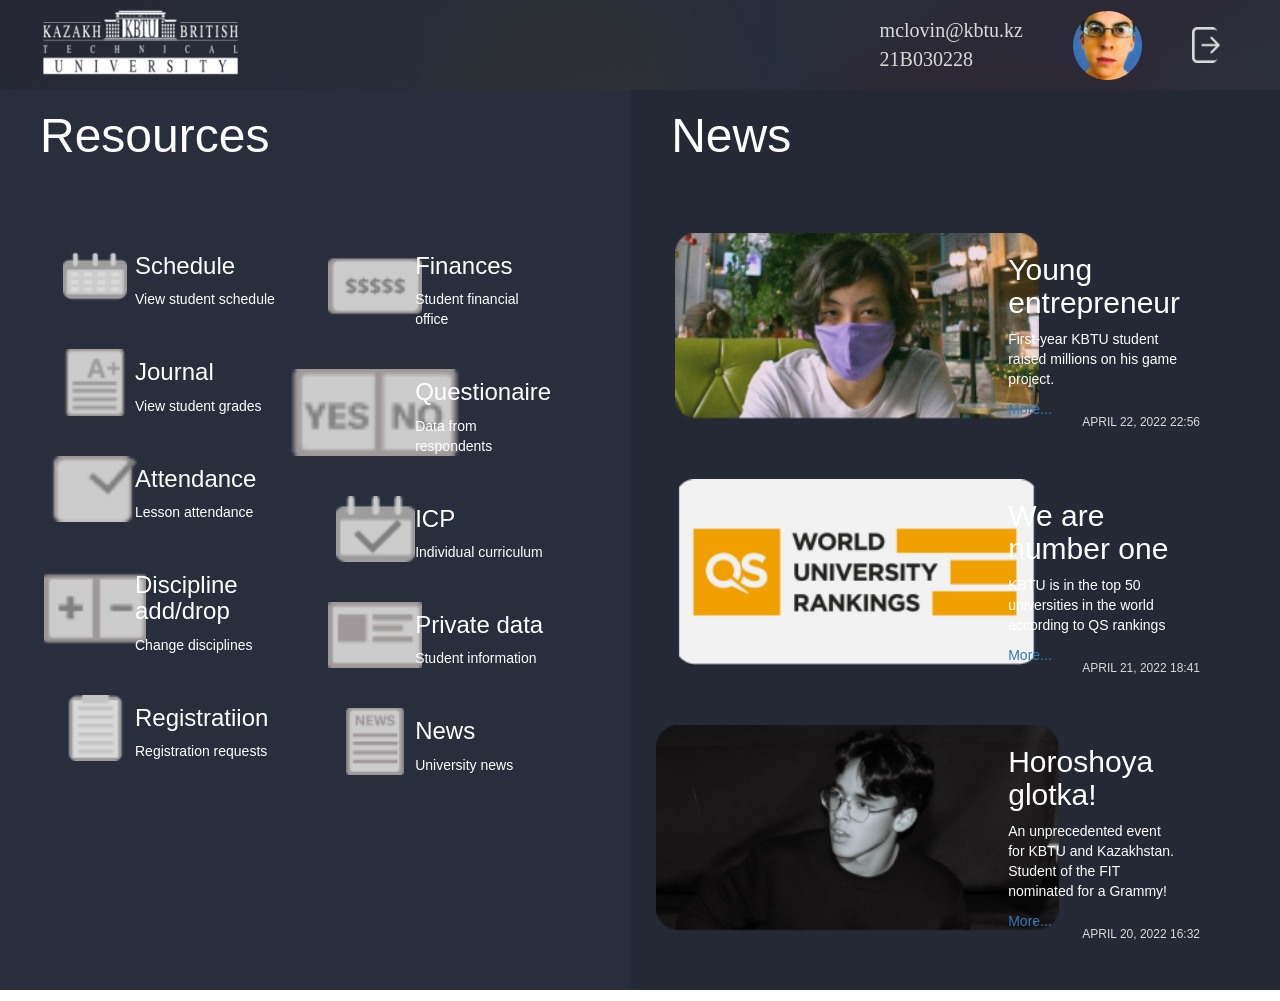
==== home_page/index.html @ 1625a9e1 "Reworked positioning (flex), pseudoselectors and pseudoclasses were not added for now. Current worki" ====
<html lang="en">
  <head>
    <meta charset="UTF-8" />
    <meta http-equiv="X-UA-Compatible" content="IE=edge" />
    <meta name="viewport" content="width=device-width, initial-scale=1.0" />
    <title>Index page</title>
    <link rel="stylesheet" href="./index.css" />
    <link href="//db.onlinewebfonts.com/c/031da03967812d134ed68febd3ba78a9?family=GT+America" rel="stylesheet" type="text/css" />
    <link rel="stylesheet" href="https://maxcdn.bootstrapcdn.com/bootstrap/3.4.1/css/bootstrap.min.css" />
    <script src="https://ajax.googleapis.com/ajax/libs/jquery/3.5.1/jquery.min.js"></script>
    <script src="https://maxcdn.bootstrapcdn.com/bootstrap/3.4.1/js/bootstrap.min.js"></script>
  </head>
  <body>
    <div id="container">
      <div id="navigation_header">
        <div class="image_logo">
          <img src="./picture/KBTU Logo.svg" alt="" />
        </div>
        <div class="account_info">
          <ul class="header_log_in">
            <li class="header_account">
              <a href="#!" class="header_account_link">mclovin@kbtu.kz</a>
            </li>
            <li class="header_telephone">
              <a href="#!" class="header_telephone_link">21B030228</a>
            </li>
          </ul>
          <div class="header_face">
            <a href="#popup" class="face">
              <img src="./picture/Icon.png" alt="" />
            </a>
          </div>
          <div class="header_exit">
            <img src="./picture/Exit icon 1.svg" alt="" />
          </div>
        </div>
      </div>
      <div id="content">
        <div id="tools">
          <h1 class="content_section_header">Resources</h1>
          <div class="content_sections">
            <div class="tools_section left_tool_section">
              <ul class="tools_list">
                <li>
                  <div class="tools_element">
                    <div class="element_image">
                      <img src="./picture/ScheduleIcon.png" alt="" />
                    </div>
                    <div class="element_text">
                      <h3>Schedule</h3>
                      <p>View student schedule</p>
                    </div>
                  </div>
                </li>
                <li>
                  <div class="tools_element">
                    <div class="element_image">
                      <img src="./picture/GradeIcon.png" alt="" />
                    </div>
                    <div class="element_text">
                      <h3>Journal</h3>
                      <p>View student grades</p>
                    </div>
                  </div>
                </li>
                <li>
                  <div class="tools_element">
                    <div class="element_image">
                      <img src="./picture/AttendanceIcon.png" alt="" />
                    </div>
                    <div class="element_text">
                      <h3>Attendance</h3>
                      <p>Lesson attendance</p>
                    </div>
                  </div>
                </li>
                <li>
                  <div class="tools_element">
                    <div class="element_image">
                      <img src="./picture/AddDropIcon.png" alt="" />
                    </div>
                    <div class="element_text">
                      <h3>Discipline add/drop</h3>
                      <p>Change disciplines</p>
                    </div>
                  </div>
                </li>
                <li>
                  <div class="tools_element">
                    <div class="element_image">
                      <img src="./picture/NoteIcon.png" alt="" />
                    </div>
                    <div class="element_text">
                      <h3>Registratiion</h3>
                      <p>Registration requests</p>
                    </div>
                  </div>
                </li>
              </ul>
            </div>
            <div class="tools_section right_tool_section">
              <ul class="tools_list">
                <li>
                  <div class="tools_element">
                    <div class="element_image">
                      <img src="./picture/FinancialOfficeIcon.png" alt="" />
                    </div>
                    <div class="element_text">
                      <h3>Finances</h3>
                      <p>Student financial office</p>
                    </div>
                  </div>
                </li>
                <li>
                  <div class="tools_element">
                    <div class="element_image">
                      <img src="./picture/QuestionnaireIcon.png" alt="" />
                    </div>
                    <div class="element_text">
                      <h3>Questionaire</h3>
                      <p>Data from respondents</p>
                    </div>
                  </div>
                </li>
                <li>
                  <div class="tools_element">
                    <div class="element_image">
                      <img src="./picture/IcpIcon.png" alt="" />
                    </div>
                    <div class="element_text">
                      <h3>ICP</h3>
                      <p>Individual curriculum</p>
                    </div>
                  </div>
                </li>
                <li>
                  <div class="tools_element">
                    <div class="element_image">
                      <img src="./picture/PrivateInfoIcon.png" alt="" />
                    </div>
                    <div class="element_text">
                      <h3>Private data</h3>
                      <p>Student information</p>
                    </div>
                  </div>
                </li>
                <li>
                  <div class="tools_element">
                    <div class="element_image">
                      <img src="./picture/NewsIcon.png" alt="" />
                    </div>
                    <div class="element_text">
                      <h3>News</h3>
                      <p>University news</p>
                    </div>
                  </div>
                </li>
              </ul>
            </div>
          </div>
        </div>
        <div id="news">
          <h1 class="content_section_header">News</h1>
          <div class="content_sections">
            <ul>
              <div class="news_preview" id="martin">
                <div class="element_image">
                  <img src="./picture/marat.png" alt="" />
                </div>
                <div class="element_text">
                  <h2>Young entrepreneur</h2>
                  <p>First-year KBTU student raised millions on his game project.</p>
                  <a href="#!" class="more">More...</a>
                  <h3>APRIL 22, 2022 22:56</h3>
                </div>
              </div>
              <div class="news_preview" id="university">
                <div class="element_image">
                  <img src="./picture/university img.png" alt="" />
                </div>
                <div class="element_text">
                  <h2>We are number one</h2>
                  <p>KBTU is in the top 50 universities in the world according to QS rankings</p>
                  <a href="#!" class="more">More...</a>
                  <h3>APRIL 21, 2022 18:41</h3>
                </div>
              </div>
              <div class="news_preview" id="rus">
                <div class="element_image">
                  <img src="./picture/rus.png" alt="" />
                </div>
                <div class="element_text">
                  <h2>Horoshoya glotka!</h2>
                  <p>An unprecedented event for KBTU and Kazakhstan. Student of the FIT nominated for a Grammy!</p>
                  <a href="#!" class="more">More...</a>
                  <h3>APRIL 20, 2022 16:32</h3>
                </div>
              </div>
            </ul>
          </div>
        </div>
      </div>
      <footer></footer>
    </div>
  </body>
</html>
---- home_page/index.css ----
/* Connected GT America font */
@import url(//db.onlinewebfonts.com/c/031da03967812d134ed68febd3ba78a9?family=GT+America);
@font-face {
  font-family: "GT America";
  src: url("//db.onlinewebfonts.com/t/031da03967812d134ed68febd3ba78a9.eot");
  src: url("//db.onlinewebfonts.com/t/031da03967812d134ed68febd3ba78a9.eot?#iefix") format("embedded-opentype"),
    url("//db.onlinewebfonts.com/t/031da03967812d134ed68febd3ba78a9.woff2") format("woff2"),
    url("//db.onlinewebfonts.com/t/031da03967812d134ed68febd3ba78a9.woff") format("woff"),
    url("//db.onlinewebfonts.com/t/031da03967812d134ed68febd3ba78a9.ttf") format("truetype"),
    url("//db.onlinewebfonts.com/t/031da03967812d134ed68febd3ba78a9.svg#GT America") format("svg");
}
/* http://meyerweb.com/eric/tools/css/reset/
v2.0 | 20110126
License: none (public domain)
*/
html,
body,
div,
span,
applet,
object,
iframe,
h1,
h2,
h3,
h4,
h5,
h6,
p,
blockquote,
pre,
a,
abbr,
acronym,
address,
big,
cite,
code,
del,
dfn,
em,
img,
ins,
kbd,
q,
s,
samp,
small,
strike,
strong,
sub,
sup,
tt,
var,
b,
u,
i,
center,
dl,
dt,
dd,
ol,
ul,
li,
fieldset,
form,
label,
legend,
table,
caption,
tbody,
tfoot,
thead,
tr,
th,
td,
article,
aside,
canvas,
details,
embed,
figure,
figcaption,
footer,
header,
hgroup,
menu,
nav,
output,
ruby,
section,
summary,
time,
mark,
audio,
video {
  margin: 0;
  padding: 0;
  border: 0;
  font: inherit;
  vertical-align: baseline;
}
/* HTML5 display-role reset for older browsers */
article,
aside,
details,
figcaption,
figure,
footer,
header,
hgroup,
menu,
nav,
section {
  display: block;
}
body {
  -webkit-box-sizing: border-box;
  -moz-box-sizing: border-box;
  box-sizing: border-box;
}
ol,
ul {
  list-style: none;
}
blockquote,
q {
  quotes: none;
}
blockquote:before,
blockquote:after,
q:before,
q:after {
  content: "";
  content: none;
}
table {
  border-collapse: collapse;
  border-spacing: 0;
}
/* End of cssreset */

/* CSS classes (non-generated) */
/* Current bugs: 
Mobile version is not properly supported
Header and section sizes were modified
Buttons don't work (no actions specified) */

#navigation_header {
  display: flex;
  justify-content: space-between;
  height: 10%;
  width: 100%;
  background: linear-gradient(0deg, rgba(41, 46, 60, 0.65), rgba(41, 46, 60, 0.65)), url(./picture/Rectangle_log.jpg);
}

#navigation_header .image_logo {
    margin: 10px 30px 10px 30px;
}

#navigation_header .account_info {
    display: flex;
    justify-content: left;
    align-items: center;
    padding: 10px 30px 10px 30px;
}

#navigation_header .account_info .header_log_in {
    font-size: 20px;
    margin: 10px 30px 10px 20px;
}

#navigation_header .account_info .header_log_in a {
    color: #DAD9D9;
    font-family: 'GT America';
    font-style: normal;
    font-weight: 400;
    font-size: 20px;
    line-height: 24px;
    text-decoration: none;
}
#navigation_header .account_info .header_log_in a:active, 
#navigation_header .account_info .header_log_in a:focus {
    color: rgba(194, 179, 179, 0.61);
}

#navigation_header .account_info .header_log_in a:hover {
    color:#ffffff67;
    opacity: 0.8;
}

#navigation_header .account_info .header_face {
    margin: 10px 30px 10px 20px;
}

#navigation_header .account_info .header_exit {
    margin: 10px 30px 10px 20px;
}

#navigation_header .account_info .header_exit:hover {
    color: #ffffff67;
    opacity: 0.8;
}

#container {
  width: 100vw;
  height: 100vh;
  /* This gradient doesn't look quite right */
  /* Will need to fix it */
  background: linear-gradient(0deg, rgba(41, 46, 60, 0.65), rgba(41, 46, 60, 0.65));
}

#content {
  display: flex;
  width: 100%;
  height: 100%;
  flex: 1;
}

#tools {
  flex: 2;
  background: #292E3C;
  padding: 10px 20px 20px 10px;
}

.content_section_header {
  font-family: 'GT America', Helvetica, sans-serif;
  color: white;
  font-size: 48;
  margin: 10px 20px 30px 30px;
}

.content_sections {
  margin: 20px;
  padding: 20px;
  display: flex;
  justify-content: space-around;

}

#news {
  padding: 10px 20px 20px 10px;
  flex: 1;
  background: #242935;
}

.tools_section {
  display: flex;
  justify-content: space-around;
}

.tools_list {
  background: transparent;
}

.tools_list li {
  margin: 20px;
}

.tools_list li {
  background: transparent;
}

.tools_element {
  padding: 0;
  display: flex;
}

.tools_element .element_image {
  display: flex;
  justify-content: center;
  padding: 5px;
  margin: 5px;
  width: 40px;
}

.tools_element .element_image img {
  object-fit: contain;
}

.element_text {
  margin-left: 15px;
  color: white;
  background: transparent;
}

.news_preview {
    display: flex;
    justify-content: space-around;
    position: relative;
    margin: 0px 20px 20px 20px;
    padding: 20px 20px 20px 20px;
}

.news_preview .element_image {
    display: flex;
    justify-content: center;
}

.news_preview .element_image img {
    object-fit: contain;
}

.news_preview h3 {
    font-size: 12px;
    position: absolute;
    right: 0;
    bottom: 0;
    color: #DAD9D9;
}
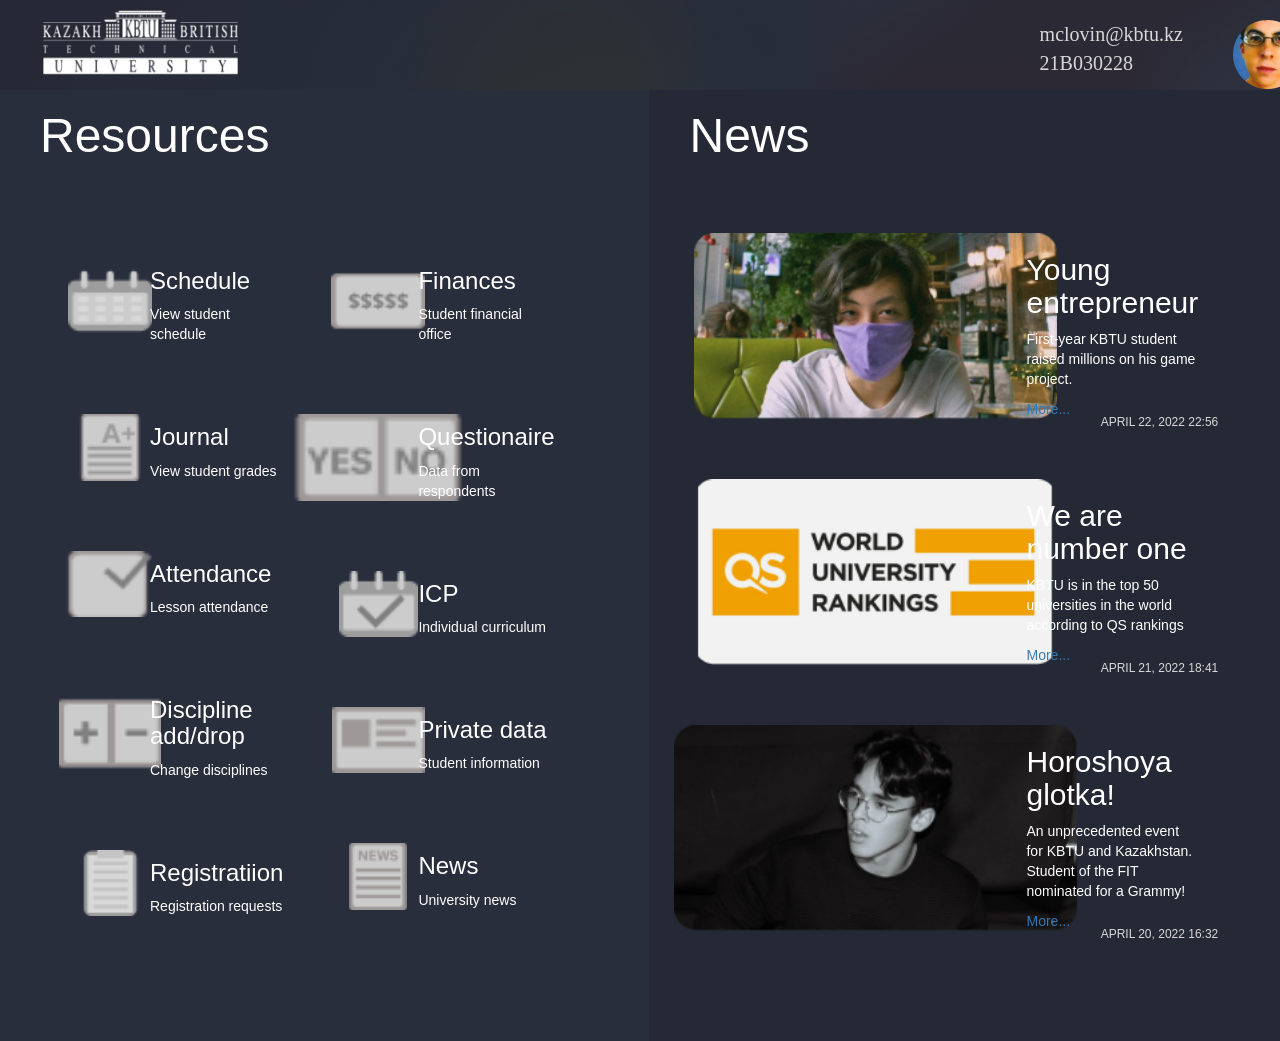
==== commit 489d5ce9: "Fixed overlapping, added hover" ====
--- a/home_page/index.html
+++ b/home_page/index.html
@@ -2,7 +2,7 @@
   <head>
     <meta charset="UTF-8" />
     <meta http-equiv="X-UA-Compatible" content="IE=edge" />
-    <meta name="viewport" content="width=device-width, initial-scale=1.0" />
+    <meta name="viewport" content="width=1440, height=900, initial-scale=1.0" />
     <title>Index page</title>
     <link rel="stylesheet" href="./index.css" />
     <link href="//db.onlinewebfonts.com/c/031da03967812d134ed68febd3ba78a9?family=GT+America" rel="stylesheet" type="text/css" />
--- a/home_page/index.css
+++ b/home_page/index.css
@@ -118,7 +118,7 @@
   -webkit-box-sizing: border-box;
   -moz-box-sizing: border-box;
   box-sizing: border-box;
-}
+background: linear-gradient(0deg, rgba(41, 46, 60, 0.65), rgba(41, 46, 60, 0.65));}
 ol,
 ul {
   list-style: none;
@@ -149,8 +149,8 @@
 #navigation_header {
   display: flex;
   justify-content: space-between;
+  min-width: 1440;
   height: 10%;
-  width: 100%;
   background: linear-gradient(0deg, rgba(41, 46, 60, 0.65), rgba(41, 46, 60, 0.65)), url(./picture/Rectangle_log.jpg);
 }
 
@@ -161,7 +161,7 @@
 #navigation_header .account_info {
     display: flex;
     justify-content: left;
-    align-items: center;
+    align-items:flex-start;
     padding: 10px 30px 10px 30px;
 }
 
@@ -213,7 +213,7 @@
 #content {
   display: flex;
   width: 100%;
-  height: 100%;
+  min-height: 900px;
   flex: 1;
 }
 
@@ -262,7 +262,7 @@
 }
 
 .tools_element {
-  padding: 0;
+  padding: 15 15 15 15;
   display: flex;
 }
 
@@ -276,6 +276,10 @@
 
 .tools_element .element_image img {
   object-fit: contain;
+}
+
+.tools_element:hover {
+  background-color: rgb(67, 74, 92);
 }
 
 .element_text {
